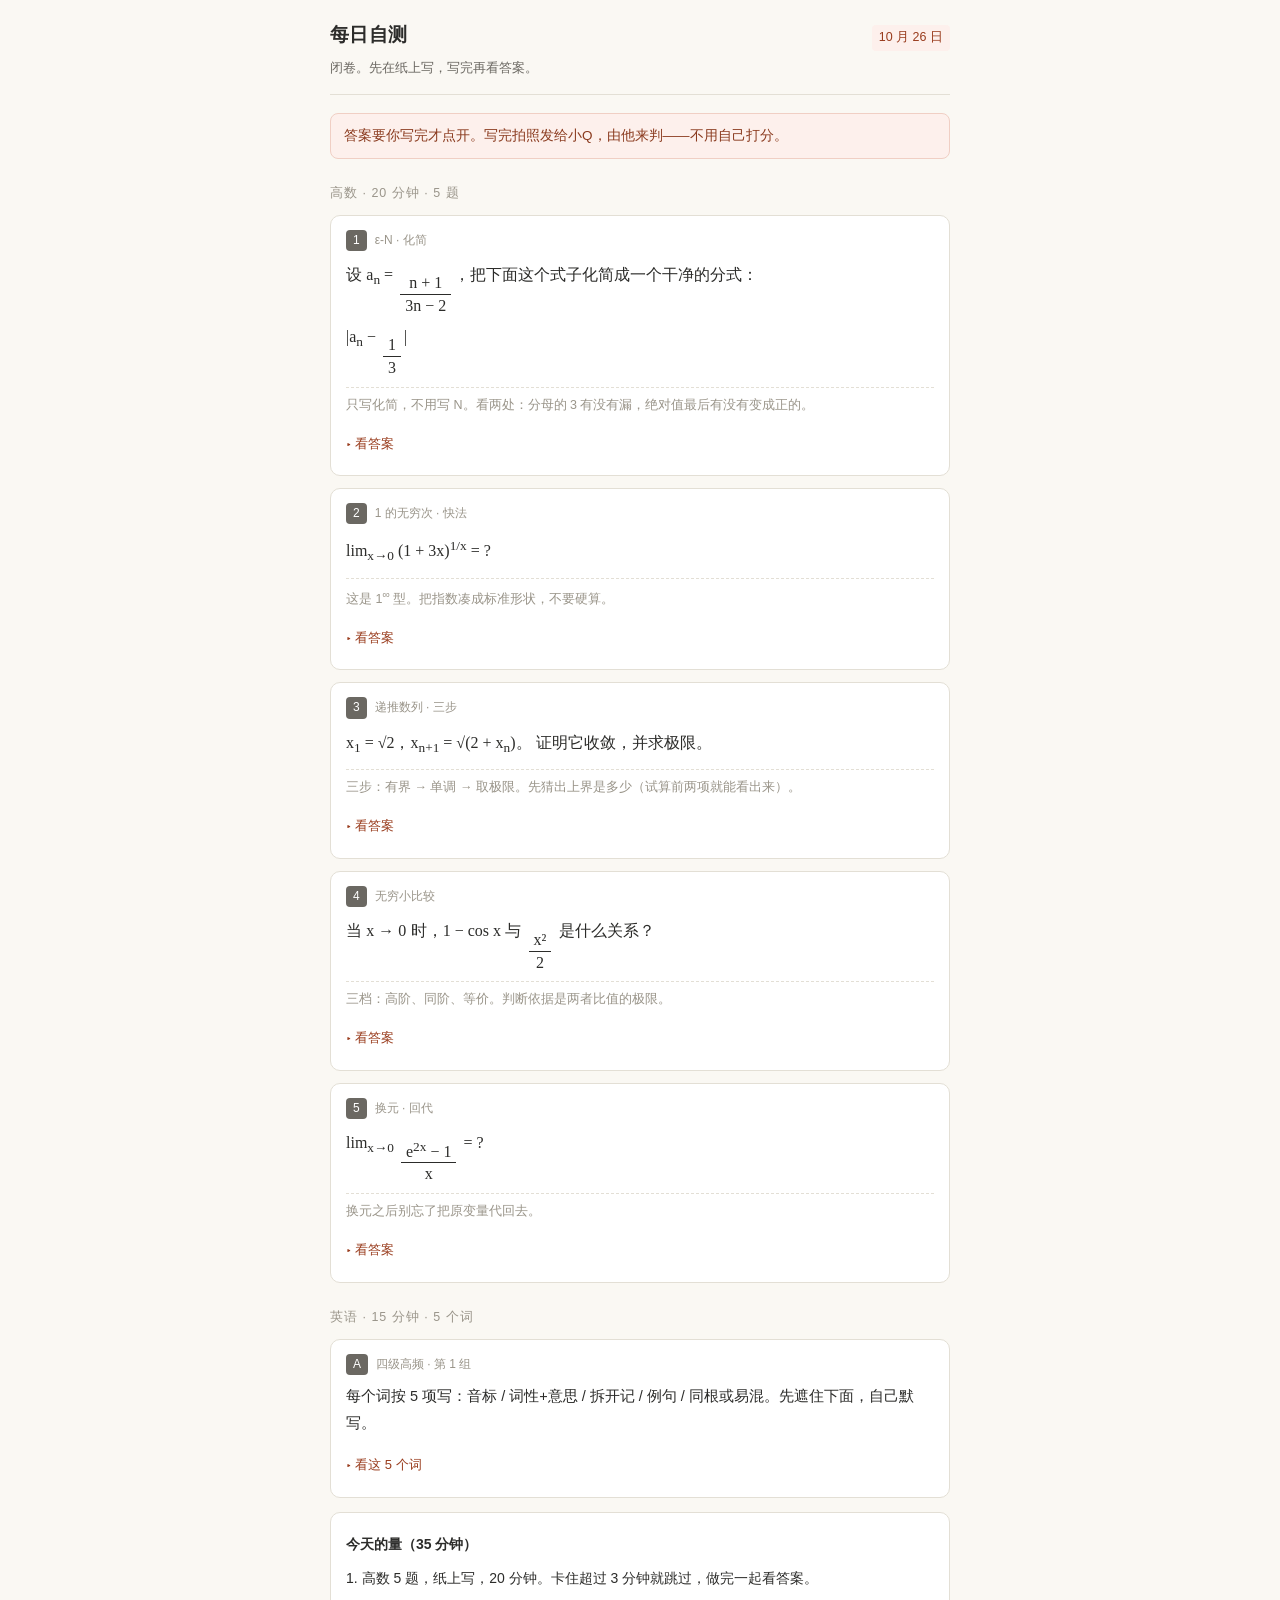
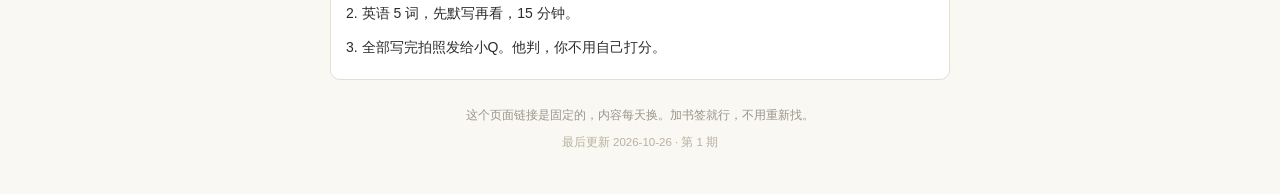
==== quiz/index.html @ 51585d33 "新增每日自测页 /quiz/：高数 5 题 + 四级词 5 个，答案折叠，手机端适配" ====
<!DOCTYPE html>
<html lang="zh-CN">
<head>
<meta charset="UTF-8">
<meta name="viewport" content="width=device-width, initial-scale=1.0, viewport-fit=cover">
<meta name="theme-color" content="#faf8f3">
<meta name="apple-mobile-web-app-capable" content="yes">
<title>每日自测 · 10月26日</title>
<style>
  :root{
    --ink:#2c2c2a; --ink2:#6b6862; --ink3:#9a958a;
    --line:#e3dfd5; --paper:#faf8f3; --card:#ffffff;
    --warm:#fdf6e8; --warmline:#efe0c2; --accent:#993c1d;
  }
  *{box-sizing:border-box;-webkit-text-size-adjust:100%}
  body{
    margin:0;padding:18px 14px calc(40px + env(safe-area-inset-bottom));
    background:var(--paper);color:var(--ink);
    font-family:-apple-system,BlinkMacSystemFont,"PingFang SC","Microsoft YaHei",sans-serif;
    font-size:15px;line-height:1.75;
  }
  .wrap{max-width:620px;margin:0 auto}

  .topbar{display:flex;justify-content:space-between;align-items:baseline;gap:10px;margin-bottom:4px}
  h1{font-size:19px;font-weight:600;margin:0;letter-spacing:.3px}
  .date{font-size:12.5px;color:var(--accent);background:#fdf0ec;border-radius:4px;padding:2px 7px;white-space:nowrap}
  .sub{font-size:13px;color:var(--ink2);margin:6px 0 0}
  .rule{height:1px;background:var(--line);margin:14px 0 18px}

  .sec{font-size:12.5px;color:var(--ink3);letter-spacing:1px;margin:24px 0 10px}

  .q{background:var(--card);border:1px solid var(--line);border-radius:10px;padding:14px 15px;margin-bottom:12px}
  .qh{display:flex;gap:8px;align-items:baseline;margin-bottom:8px}
  .qn{flex:0 0 auto;font-size:12px;color:#fff;background:var(--ink2);border-radius:4px;padding:1px 7px;line-height:1.6}
  .tag{font-size:12px;color:var(--ink3)}
  .qbody{font-size:15.5px;line-height:2}
  .hint{font-size:12.5px;color:var(--ink3);margin-top:8px;padding-top:7px;border-top:1px dashed var(--line)}

  .m{font-family:Georgia,"Times New Roman","Songti SC",serif;font-size:16px}
  .fr{display:inline-flex;flex-direction:column;align-items:center;vertical-align:-0.55em;margin:0 3px}
  .fr>span{padding:0 5px;line-height:1.35;white-space:nowrap}
  .fr>span+span{border-top:1px solid currentColor;width:100%;text-align:center}

  details{margin-top:10px}
  summary{cursor:pointer;font-size:13px;color:var(--accent);list-style:none;padding:6px 0;user-select:none}
  summary::-webkit-details-marker{display:none}
  summary::before{content:"▸ ";font-size:11px}
  details[open] summary::before{content:"▾ "}
  .ans{background:var(--warm);border:1px solid var(--warmline);border-radius:8px;padding:11px 13px;margin-top:6px;font-size:14.5px;line-height:2}
  .ans .m{font-size:15px}
  .note{font-size:12.5px;color:var(--ink2);margin-top:6px;line-height:1.7}

  table{width:100%;border-collapse:collapse;font-size:14px}
  td{padding:10px 4px;border-bottom:1px solid var(--line);vertical-align:top;line-height:1.85}
  td:first-child{width:30%;font-family:Georgia,serif;font-weight:600;font-size:15px;padding-top:11px}
  .lb{display:inline-block;font-size:11px;color:#fff;background:#b8b1a0;border-radius:3px;padding:0 4px;margin-right:5px;line-height:1.5}
  .ph{color:var(--ink2);font-size:13px}

  .warn{background:#fdf0ec;border:1px solid #f0cfc4;border-radius:8px;padding:10px 13px;font-size:13.5px;color:#8a3a1e;margin:14px 0}

  .plan{background:#fff;border:1px solid var(--line);border-radius:10px;padding:14px 15px;margin-top:14px}
  .plan div{padding:5px 0;font-size:14px}
  .plan b{font-weight:600}

  .foot{margin-top:24px;font-size:12px;color:var(--ink3);text-align:center;line-height:1.9}
  .foot a{color:var(--accent);text-decoration:none;border-bottom:1px solid #f0cfc4}
  .stamp{margin-top:6px;font-size:11.5px;color:#b8b1a0}
</style>
</head>
<body>
<div class="wrap">

  <div class="topbar">
    <h1>每日自测</h1>
    <span class="date">10 月 26 日</span>
  </div>
  <div class="sub">闭卷。先在纸上写，写完再看答案。</div>
  <div class="rule"></div>

  <div class="warn">
    答案要你写完才点开。写完拍照发给小Q，由他来判——不用自己打分。
  </div>

  <div class="sec">高数 · 20 分钟 · 5 题</div>

  <div class="q">
    <div class="qh"><span class="qn">1</span><span class="tag">ε-N · 化简</span></div>
    <div class="qbody">
      设 <span class="m">a<sub>n</sub> = <span class="fr"><span>n + 1</span><span>3n − 2</span></span></span>，把下面这个式子化简成一个干净的分式：
      <div class="m" style="margin-top:4px">|a<sub>n</sub> − <span class="fr"><span>1</span><span>3</span></span>|</div>
    </div>
    <div class="hint">只写化简，不用写 N。看两处：分母的 3 有没有漏，绝对值最后有没有变成正的。</div>
    <details><summary>看答案</summary>
      <div class="ans">
        <div class="m">|a<sub>n</sub> − <span class="fr"><span>1</span><span>3</span></span>| = |<span class="fr"><span>3(n + 1) − (3n − 2)</span><span>3(3n − 2)</span></span>|</div>
        <div class="m">= |<span class="fr"><span>5</span><span>3(3n − 2)</span></span>| = <span class="fr"><span>5</span><span>3(3n − 2)</span></span></div>
        <div class="note">分子：3n + 3 − 3n + 2 = 5（注意 −(−2) 是 +2，这里最容易写成 −2）。<br>
        n ≥ 1 时 3n − 2 ≥ 1 &gt; 0，分母是正的，所以 5 本来就是正数，绝对值直接去掉。</div>
      </div>
    </details>
  </div>

  <div class="q">
    <div class="qh"><span class="qn">2</span><span class="tag">1 的无穷次 · 快法</span></div>
    <div class="qbody">
      <span class="m">lim<sub>x→0</sub> (1 + 3x)<sup>1/x</sup> = ?</span>
    </div>
    <div class="hint">这是 1<sup>∞</sup> 型。把指数凑成标准形状，不要硬算。</div>
    <details><summary>看答案</summary>
      <div class="ans">
        <div>这是 1<sup>∞</sup> 型，套 <span class="m">(1 + u)<sup>1/u</sup> → e</span>，这里 u = 3x。</div>
        <div style="margin-top:7px">先把它凑成标准形状：</div>
        <div class="m" style="margin-top:3px">(1 + 3x)<sup>1/x</sup> = [ (1 + 3x)<sup>1/(3x)</sup> ]<sup>3</sup></div>
        <div style="margin-top:5px">方括号里整体趋于 e，所以</div>
        <div class="m" style="margin-top:3px">原式 = e<sup>3</sup></div>
        <div class="note">口诀：<b>1<sup>∞</sup> 就把指数改造成「分母跟括号里的尾巴一样」</b>。
        这里是 3x，所以指数要写 1/(3x)，但原来的指数是 1/x，差了 3 倍，外面补一个 3 次方。</div>
      </div>
    </details>
  </div>

  <div class="q">
    <div class="qh"><span class="qn">3</span><span class="tag">递推数列 · 三步</span></div>
    <div class="qbody">
      <span class="m">x<sub>1</sub> = √2</span>，<span class="m">x<sub>n+1</sub> = √(2 + x<sub>n</sub>)</span>。
      证明它收敛，并求极限。
    </div>
    <div class="hint">三步：有界 → 单调 → 取极限。先猜出上界是多少（试算前两项就能看出来）。</div>
    <details><summary>看答案</summary>
      <div class="ans">
        <div><b>① 猜界。</b>算前两项：√2 ≈ 1.41，√(2 + 1.41) ≈ 1.85，还在涨，但不会超过 2。猜上界 2。</div>
        <div><b>② 证有界。</b>x₁ = √2 &lt; 2。若 x<sub>n</sub> &lt; 2，则 x<sub>n+1</sub> = √(2 + x<sub>n</sub>) &lt; √4 = 2。故对所有 n，x<sub>n</sub> &lt; 2。</div>
        <div><b>③ 证单调增。</b>要证 √(2 + t) &gt; t（当 0 &lt; t &lt; 2）。两边平方：2 + t &gt; t²，即 t² − t − 2 &lt; 0，即 (t − 2)(t + 1) &lt; 0，t &lt; 2 时成立。</div>
        <div>单调增 + 有上界 → 收敛。设极限为 L。</div>
        <div><b>④ 取极限。</b>L = √(2 + L) → L² − L − 2 = 0 → L = 2 或 L = −1。<br>
        因 x<sub>n</sub> &gt; 0，舍去 −1，得 <b>L = 2</b>。</div>
        <div class="note">最后那句「因 x<sub>n</sub> &gt; 0 舍去负根」不能省，否则等于有两个答案。</div>
      </div>
    </details>
  </div>

  <div class="q">
    <div class="qh"><span class="qn">4</span><span class="tag">无穷小比较</span></div>
    <div class="qbody">
      当 <span class="m">x → 0</span> 时，<span class="m">1 − cos x</span> 与 <span class="m"><span class="fr"><span>x²</span><span>2</span></span></span> 是什么关系？
    </div>
    <div class="hint">三档：高阶、同阶、等价。判断依据是两者比值的极限。</div>
    <details><summary>看答案</summary>
      <div class="ans">
        <div>是<b>等价无穷小</b>。</div>
        <div style="margin-top:7px">直接引用基本等价式：<span class="m">1 − cos x ~ <span class="fr"><span>x²</span><span>2</span></span></span>（x → 0）。</div>
        <div style="margin-top:5px">「等价」的意思就是两者比值的极限是 1：</div>
        <div class="m" style="margin-top:5px">lim<sub>x→0</sub> <span class="fr"><span>1 − cos x</span><span>x²/2</span></span> = 1</div>
        <div class="note">三档判据：比值 → 1 叫等价；→ 非零常数叫同阶；→ 0 叫高阶。<br>
        常用等价：<span class="m">sin x ~ x</span>、<span class="m">1 − cos x ~ <span class="fr"><span>x²</span><span>2</span></span></span>、<span class="m">ln(1 + x) ~ x</span>、<span class="m">e<sup>x</sup> − 1 ~ x</span>。</div>
      </div>
    </details>
  </div>

  <div class="q">
    <div class="qh"><span class="qn">5</span><span class="tag">换元 · 回代</span></div>
    <div class="qbody">
      <span class="m">lim<sub>x→0</sub> <span class="fr"><span>e<sup>2x</sup> − 1</span><span>x</span></span> = ?</span>
    </div>
    <div class="hint">换元之后别忘了把原变量代回去。</div>
    <details><summary>看答案</summary>
      <div class="ans">
        <div>令 <span class="m">t = 2x</span>，则 <span class="m">x = t/2</span>，<span class="m">x → 0</span> 时 <span class="m">t → 0</span>。</div>
        <div class="m" style="margin-top:5px">原式 = lim<sub>t→0</sub> <span class="fr"><span>e<sup>t</sup> − 1</span><span>t/2</span></span> = 2 · lim<sub>t→0</sub> <span class="fr"><span>e<sup>t</sup> − 1</span><span>t</span></span> = 2</div>
        <div class="note">这题就是老毛病：换元成 t 之后，最后一步要写 t 的答案，也要写回 x 的答案。只写一半算没做完。</div>
      </div>
    </details>
  </div>

  <div class="sec">英语 · 15 分钟 · 5 个词</div>

  <div class="q">
    <div class="qh"><span class="qn">A</span><span class="tag">四级高频 · 第 1 组</span></div>
    <div class="qbody" style="line-height:1.9;font-size:14.5px">
      每个词按 5 项写：音标 / 词性+意思 / 拆开记 / 例句 / 同根或易混。先遮住下面，自己默写。
    </div>
    <details><summary>看这 5 个词</summary>
      <div class="ans" style="line-height:1.85">
        <table>
          <tr><td>acquire</td><td>
            <span class="ph">/əˈkwaɪə(r)/</span> · v. 获得，取得（靠努力得来）<br>
            <span class="lb">拆</span>a + quire（求）→ 去求 → 获得<br>
            <span class="lb">例</span>It takes years to acquire a new language.<br>
            <span class="lb">混</span>require 需要 ｜ inquire 询问
          </td></tr>
          <tr><td>significant</td><td>
            <span class="ph">/sɪɡˈnɪfɪkənt/</span> · adj. 重要的；显著的<br>
            <span class="lb">拆</span>sign（记号）+ fic（做）+ ant → 做出记号 → 值得注意<br>
            <span class="lb">例</span>There is a significant difference between the two.<br>
            <span class="lb">混</span>signify 表示 ｜ significance 重要性
          </td></tr>
          <tr><td>contribute</td><td>
            <span class="ph">/kənˈtrɪbjuːt/</span> · v. 贡献；促成（contribute to）<br>
            <span class="lb">拆</span>con（一起）+ tribute（给）→ 一起给 → 贡献<br>
            <span class="lb">例</span>Everyone can contribute to the project.<br>
            <span class="lb">混</span>distribute 分发 ｜ attribute 归因于
          </td></tr>
          <tr><td>maintain</td><td>
            <span class="ph">/meɪnˈteɪn/</span> · v. 维持；主张<br>
            <span class="lb">拆</span>main（手）+ tain（握住）→ 用手握住 → 维持<br>
            <span class="lb">例</span>We must maintain a healthy diet.<br>
            <span class="lb">混</span>maintenance 维护 ｜ obtain 获得
          </td></tr>
          <tr><td>approach</td><td>
            <span class="ph">/əˈprəʊtʃ/</span> · n. 方法，途径 · v. 接近<br>
            <span class="lb">拆</span>ap（去）+ proach（近）→ 走近 → 接近 → 方法<br>
            <span class="lb">例</span>We need a new approach to this problem.<br>
            <span class="lb">混</span>reach 到达 ｜ access 进入
          </td></tr>
        </table>
      </div>
    </details>
  </div>

  <div class="plan">
    <div><b>今天的量（35 分钟）</b></div>
    <div>1. 高数 5 题，纸上写，20 分钟。卡住超过 3 分钟就跳过，做完一起看答案。</div>
    <div>2. 英语 5 词，先默写再看，15 分钟。</div>
    <div>3. 全部写完拍照发给小Q。他判，你不用自己打分。</div>
  </div>

  <div class="foot">
    <div>这个页面链接是固定的，内容每天换。加书签就行，不用重新找。</div>
    <div class="stamp">最后更新 2026-10-26 · 第 1 期</div>
  </div>

</div>
</body>
</html>
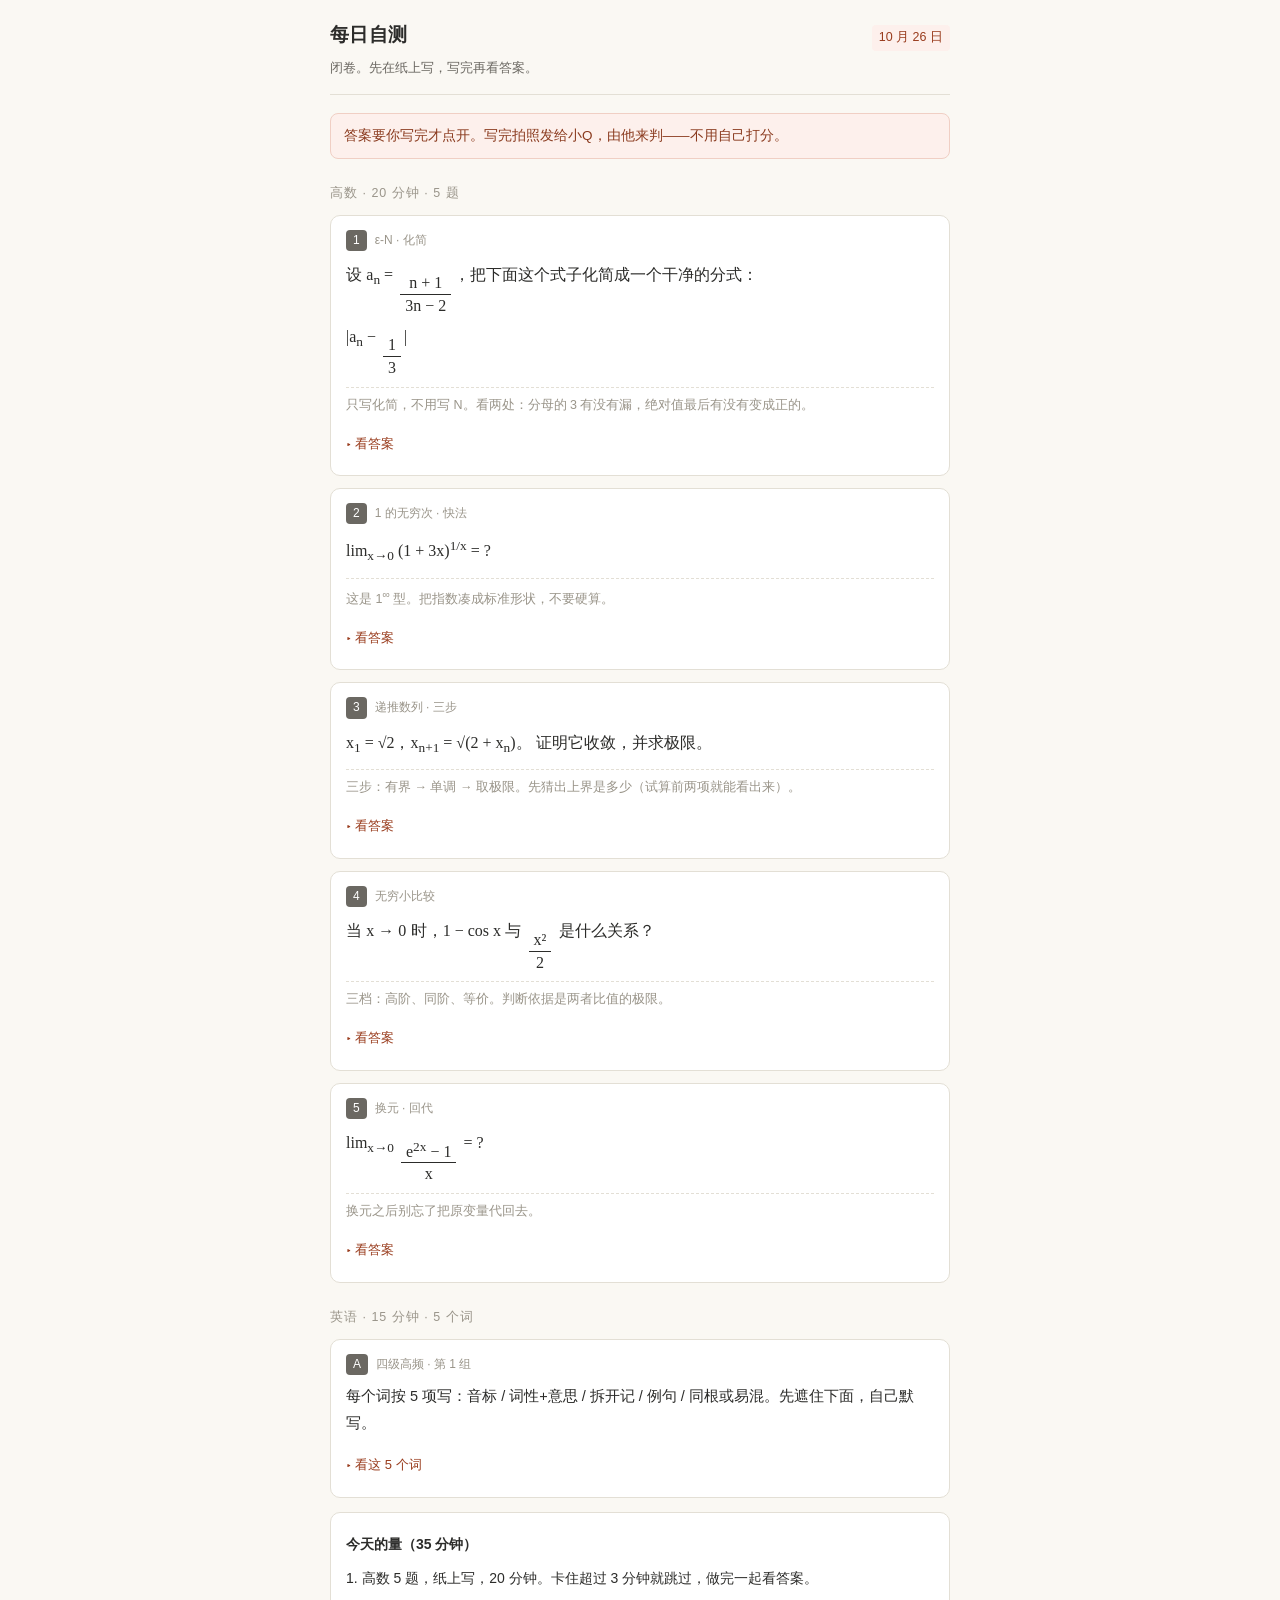
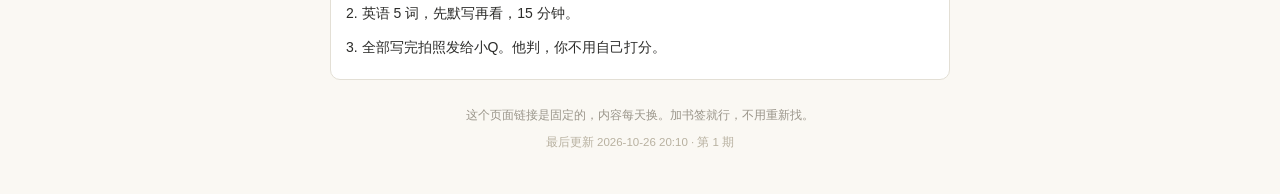
==== commit 484bf11b: "自测卡：修正第4题分式为竖式 + 补时间戳" ====
--- a/quiz/index.html
+++ b/quiz/index.html
@@ -226,7 +226,7 @@
 
   <div class="foot">
     <div>这个页面链接是固定的，内容每天换。加书签就行，不用重新找。</div>
-    <div class="stamp">最后更新 2026-10-26 · 第 1 期</div>
+    <div class="stamp">最后更新 2026-10-26 20:10 · 第 1 期</div>
   </div>
 
 </div>
